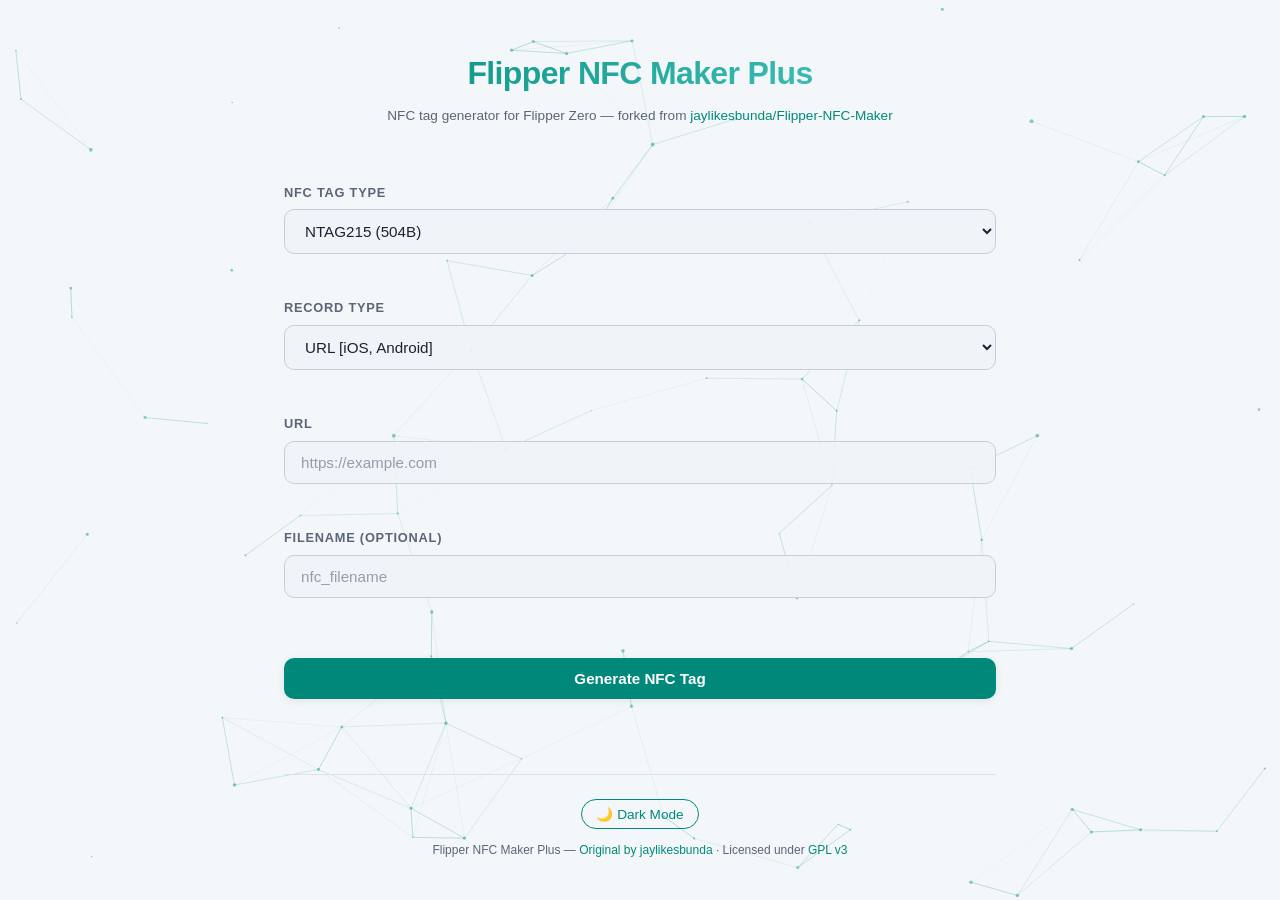
==== src/index.html @ 100ba66e "feat: new index.html with branding, business card UI, relative paths - Remove Google Analytics track" ====
<!DOCTYPE html>
<!--
  Flipper NFC Maker Plus
  A fork of Flipper-NFC-Maker by jaylikesbunda.

  Original work Copyright (c) jaylikesbunda
  Modifications Copyright (c) PBNZ 2026

  Licensed under the GNU General Public License v3.
  See LICENSE file for details.
-->
<html lang="en">
<head>
    <meta charset="UTF-8">
    <meta name="viewport" content="width=device-width, initial-scale=1.0">
    <title>Flipper NFC Maker Plus — NFC Tag Generator</title>
    <meta name="description" content="Generate Flipper Zero .nfc tag files for URLs, contacts, Wi-Fi, business cards, and more. Supports NTAG213, NTAG215, and NTAG216.">
    <link rel="stylesheet" href="css/styles.css">
</head>
<body>
    <canvas id="bgCanvas"></canvas>

    <div class="container">
        <!-- ============================================================
             HEADER / BRANDING
             ============================================================ -->
        <header class="app-header">
            <h1 class="app-title">Flipper NFC Maker Plus</h1>
            <p class="app-subtitle">
                NFC tag generator for Flipper Zero &mdash;
                forked from <a href="https://github.com/jaylikesbunda/Flipper-NFC-Maker" target="_blank" rel="noopener">jaylikesbunda/Flipper-NFC-Maker</a>
            </p>
        </header>

        <!-- ============================================================
             MAIN CONTENT
             ============================================================ -->
        <main>
            <!-- NFC Tag Type (NTAG chip) Selection -->
            <div class="input-group">
                <label for="nfcTagTypeSelect">NFC Tag Type</label>
                <select id="nfcTagTypeSelect">
                    <option value="NTAG213">NTAG213 (144B)</option>
                    <option value="NTAG215" selected>NTAG215 (504B)</option>
                    <option value="NTAG216">NTAG216 (888B)</option>
                </select>
            </div>

            <!-- Record/Content Type Selection -->
            <div class="input-group">
                <label for="tagType">Record Type</label>
                <select id="tagType">
                    <option value="URL">URL [iOS, Android]</option>
                    <option value="Text">Plain Text [Android]</option>
                    <option value="Phone">Phone Number [iOS, Android]</option>
                    <option value="Email">Email [iOS, Android]</option>
                    <option value="WiFi">Wi-Fi Configuration [Android]</option>
                    <option value="Contact">Contact (vCard) [Android]</option>
                    <option value="Geo">Geo Location [iOS, Android]</option>
                    <option value="SMS">SMS Message [iOS, Android]</option>
                    <option value="LaunchApp">Launch Application [Android]</option>
                    <option value="CustomMIME">Custom MIME Type [Android]</option>
                    <option value="SocialMedia">Social Media Link [iOS, Android]</option>
                    <option value="FaceTime">FaceTime [iOS]</option>
                    <option value="FaceTimeAudio">FaceTime Audio [iOS]</option>
                    <option value="AppleMaps">Apple Maps [iOS]</option>
                    <option value="HomeKit">HomeKit Setup [iOS]</option>
                    <option value="iOSBusinessCard">iOS Compatible Business Card (VCF) ✨</option>
                </select>
            </div>

            <!-- ========================================================
                 DYNAMIC INPUT FIELDS (standard tag types)
                 ======================================================== -->
            <div id="inputFields">
                <!-- FaceTime -->
                <div class="input-group data-field" data-type="FaceTime FaceTimeAudio">
                    <label for="facetimeInput">User Identifier (Email or Phone)</label>
                    <input id="facetimeInput" type="text" placeholder="user@example.com">
                </div>

                <!-- Apple Maps -->
                <div class="input-group data-field" data-type="AppleMaps">
                    <label for="addressInput">Address</label>
                    <input id="addressInput" type="text" placeholder="Apple Park, Cupertino, CA">
                </div>

                <!-- HomeKit -->
                <div class="input-group data-field" data-type="HomeKit">
                    <label for="homeKitCodeInput">HomeKit Code</label>
                    <input id="homeKitCodeInput" type="text" placeholder="12345678">
                </div>

                <!-- URL -->
                <div class="input-group data-field" data-type="URL SocialMedia">
                    <label for="urlInput">URL</label>
                    <input id="urlInput" type="text" placeholder="https://example.com">
                </div>

                <!-- Text -->
                <div class="input-group data-field" data-type="Text">
                    <label for="textInput">Text</label>
                    <textarea id="textInput" placeholder="Enter your text here"></textarea>
                </div>

                <!-- Phone -->
                <div class="input-group data-field" data-type="Phone">
                    <label for="phoneInput">Phone Number</label>
                    <input id="phoneInput" type="text" placeholder="+1234567890">
                </div>

                <!-- Email -->
                <div class="input-group data-field" data-type="Email">
                    <label for="emailInput">Email Address</label>
                    <input id="emailInput" type="email" placeholder="example@example.com">
                </div>

                <!-- Wi-Fi -->
                <div class="input-group data-field" data-type="WiFi">
                    <label for="ssidInput">Wi-Fi SSID</label>
                    <input id="ssidInput" type="text" placeholder="YourNetwork">
                </div>
                <div class="input-group data-field" data-type="WiFi">
                    <label for="passwordInput">Wi-Fi Password</label>
                    <input id="passwordInput" type="text" placeholder="YourPassword">
                </div>
                <div class="input-group data-field" data-type="WiFi">
                    <label for="authTypeSelect">Authentication Type</label>
                    <select id="authTypeSelect">
                        <option value="WPA">WPA/WPA2</option>
                        <option value="WEP">WEP</option>
                        <option value="NONE">None</option>
                    </select>
                </div>

                <!-- Contact (vCard) -->
                <div class="input-group data-field" data-type="Contact">
                    <label for="contactInput">Contact (vCard)</label>
                    <textarea id="contactInput" placeholder="BEGIN:VCARD&#10;VERSION:3.0&#10;N:Doe;John&#10;TEL:+1234567890&#10;END:VCARD"></textarea>
                </div>

                <!-- Geo Location -->
                <div class="input-group data-field" data-type="Geo">
                    <label for="latitudeInput">Latitude</label>
                    <input id="latitudeInput" type="text" placeholder="37.7749">
                </div>
                <div class="input-group data-field" data-type="Geo">
                    <label for="longitudeInput">Longitude</label>
                    <input id="longitudeInput" type="text" placeholder="-122.4194">
                </div>

                <!-- SMS -->
                <div class="input-group data-field" data-type="SMS">
                    <label for="smsNumberInput">Phone Number</label>
                    <input id="smsNumberInput" type="text" placeholder="+1234567890">
                </div>
                <div class="input-group data-field" data-type="SMS">
                    <label for="smsBodyInput">Message Body</label>
                    <textarea id="smsBodyInput" placeholder="Hello World"></textarea>
                </div>

                <!-- Launch Application -->
                <div class="input-group data-field" data-type="LaunchApp">
                    <label for="packageNameInput">Package Name</label>
                    <input id="packageNameInput" type="text" placeholder="com.example.myapp">
                </div>

                <!-- Custom MIME -->
                <div class="input-group data-field" data-type="CustomMIME">
                    <label for="mimeTypeInput">MIME Type</label>
                    <input id="mimeTypeInput" type="text" placeholder="application/myapp">
                </div>
                <div class="input-group data-field" data-type="CustomMIME">
                    <label for="mimeDataInput">Data</label>
                    <textarea id="mimeDataInput" placeholder="Your custom data here"></textarea>
                </div>
            </div>

            <!-- Filename -->
            <div class="input-group" id="filenameGroup">
                <label for="filenameInput">Filename (optional)</label>
                <input id="filenameInput" type="text" placeholder="nfc_filename">
            </div>

            <!-- Generate Button (standard tags) -->
            <button id="generateButton" class="btn">Generate NFC Tag</button>

            <!-- ========================================================
                 iOS COMPATIBLE BUSINESS CARD SECTION
                 ======================================================== -->
            <div id="businessCardSection" style="display: none;">
                <h3 class="section-title">iOS Compatible Business Card</h3>
                <p class="section-description">
                    Generate a dual-record NFC tag that works on both iOS and Android.
                    Requires a publicly hosted .vcf file URL. iOS reads the URL record
                    and opens the VCF in Safari; Android reads the embedded vCard directly.
                </p>

                <!-- VCF URL + Fetch -->
                <div class="fetch-row">
                    <div class="input-group">
                        <label for="vcfUrlInput">Hosted VCF File URL</label>
                        <input id="vcfUrlInput" type="url" placeholder="https://example.com/contact.vcf">
                    </div>
                    <button id="fetchVcfButton" class="btn btn-small">Fetch VCF</button>
                </div>

                <!-- Paste Fallback -->
                <div id="vcfPasteArea" class="paste-area" style="display: none;">
                    <p class="paste-hint">Paste your VCF content below:</p>
                    <textarea id="vcfPasteTextarea" placeholder="BEGIN:VCARD&#10;VERSION:3.0&#10;FN:Jane Doe&#10;ORG:Example Corp&#10;TEL:+1234567890&#10;EMAIL:jane@example.com&#10;END:VCARD" rows="8"></textarea>
                </div>

                <!-- vCard Preview -->
                <div id="vcardPreview" class="vcard-preview" style="display: none;"></div>

                <!-- Tag Type + Capacity -->
                <div class="capacity-section">
                    <p class="tag-recommendation">ℹ️ We recommend NTAG216 for business cards (888B capacity).</p>
                    <div class="input-group">
                        <label for="bcNfcTagTypeSelect">Tag Type</label>
                        <select id="bcNfcTagTypeSelect">
                            <option value="NTAG213">NTAG213 (144B)</option>
                            <option value="NTAG215">NTAG215 (504B)</option>
                            <option value="NTAG216" selected>NTAG216 (888B)</option>
                        </select>
                    </div>
                    <div class="capacity-bar-container">
                        <div id="capacityBar" class="capacity-bar-fill"></div>
                    </div>
                    <p id="capacityText" class="capacity-text">0 / 888 bytes</p>
                </div>

                <!-- Generate Business Card Button -->
                <button id="generateBcButton" class="btn" style="width: 100%; margin-top: 1rem;">
                    Generate Business Card NFC Tag
                </button>

                <!-- Business Card Output -->
                <div id="bcOutputSection" class="hidden"></div>
            </div>

            <!-- Standard Output -->
            <div id="outputSection" class="hidden">
                <h2>Generated NFC Tag Data</h2>
                <pre id="nfcData"></pre>
                <button id="downloadButton" class="btn">Download .nfc File</button>
            </div>
        </main>

        <!-- ============================================================
             FOOTER
             ============================================================ -->
        <footer class="app-footer">
            <button id="themeToggle" class="theme-toggle">☀️ Light Mode</button>
            <p class="footer-credit">
                Flipper NFC Maker Plus &mdash;
                <a href="https://github.com/jaylikesbunda/Flipper-NFC-Maker" target="_blank" rel="noopener">Original by jaylikesbunda</a>
                &middot; Licensed under <a href="../LICENSE">GPL v3</a>
            </p>
        </footer>
    </div>

    <!-- WebSerial Not Available Modal -->
    <div class="modal-overlay" id="webSerialModal">
        <div class="modal-content">
            <div class="modal-header">
                <h2>Can't Connect to Flipper</h2>
            </div>
            <div class="modal-body">
                <p>WebSerial connection is not available because:</p>
                <ul>
                    <li>You're using a mobile device, or</li>
                    <li>Your browser doesn't support WebSerial</li>
                </ul>
                <p>To connect to your Flipper, please use Chrome on a desktop computer.</p>
            </div>
            <div class="modal-footer">
                <button class="modal-close">Got it!</button>
            </div>
        </div>
    </div>

    <!-- Scripts — order matters (no modules, file:// compatible) -->
    <script src="js/nfc-generator.js"></script>
    <script src="js/vcard-parser.js"></script>
    <script src="js/background.js"></script>
    <script src="js/serial.js"></script>
    <script src="js/app.js"></script>
</body>
</html>
---- src/css/styles.css ----
/**
 * styles.css — Flipper NFC Maker Plus
 *
 * Visual refresh with navy + teal colour scheme.
 * Supports dark and light themes via [data-theme] attribute on <html>.
 * Uses system font stack only — no external font dependencies.
 *
 * Original work Copyright (c) jaylikesbunda
 * Modifications Copyright (c) PBNZ 2026
 * Licensed under GNU GPL v3.
 */

/* ============================================================================
 * SECTION: Design Tokens
 * ========================================================================= */

:root {
    /* System font stack — fast, file://-compatible, no external downloads */
    --font-family: -apple-system, BlinkMacSystemFont, 'Segoe UI', Roboto, Oxygen,
                   Ubuntu, Cantarell, 'Fira Sans', 'Droid Sans', 'Helvetica Neue',
                   sans-serif;
    --font-mono: 'SF Mono', 'Cascadia Code', 'Fira Code', Consolas, 'Courier New', monospace;

    --transition-speed: 0.25s;
    --container-padding: 24px;
    --input-padding: 12px 16px;
    --button-padding: 12px 24px;
    --radius: 10px;
    --radius-lg: 16px;
}

/* --- Dark theme (default) --- */
[data-theme="dark"] {
    --primary: #00b8a9;
    --primary-hover: #00d4c3;
    --primary-glow: rgba(0, 184, 169, 0.25);
    --bg: #0f1729;
    --bg-surface: rgba(22, 33, 62, 0.92);
    --bg-input: rgba(30, 42, 72, 0.9);
    --text: #e8ecf1;
    --text-secondary: #8e99a4;
    --border: #243049;
    --input-border: #2e4063;
    --shadow: 0 4px 12px rgba(0, 0, 0, 0.3);
    --shadow-lg: 0 8px 24px rgba(0, 0, 0, 0.4);
    --accent-warn: #ff6b6b;
    --accent-success: #00e676;
    --capacity-ok: #00b8a9;
    --capacity-over: #ff6b6b;
}

/* --- Light theme --- */
[data-theme="light"] {
    --primary: #00897b;
    --primary-hover: #00695c;
    --primary-glow: rgba(0, 137, 123, 0.15);
    --bg: #f5f7fa;
    --bg-surface: rgba(255, 255, 255, 0.95);
    --bg-input: rgba(240, 243, 248, 0.95);
    --text: #1a2332;
    --text-secondary: #5a6577;
    --border: #dde2ea;
    --input-border: #c8cfd8;
    --shadow: 0 2px 8px rgba(0, 0, 0, 0.08);
    --shadow-lg: 0 4px 16px rgba(0, 0, 0, 0.12);
    --accent-warn: #e53935;
    --accent-success: #2e7d32;
    --capacity-ok: #00897b;
    --capacity-over: #e53935;
}

/* System preference auto-detection (when no explicit data-theme set) */
@media (prefers-color-scheme: light) {
    :root:not([data-theme]) {
        --primary: #00897b;
        --primary-hover: #00695c;
        --primary-glow: rgba(0, 137, 123, 0.15);
        --bg: #f5f7fa;
        --bg-surface: rgba(255, 255, 255, 0.95);
        --bg-input: rgba(240, 243, 248, 0.95);
        --text: #1a2332;
        --text-secondary: #5a6577;
        --border: #dde2ea;
        --input-border: #c8cfd8;
        --shadow: 0 2px 8px rgba(0, 0, 0, 0.08);
        --shadow-lg: 0 4px 16px rgba(0, 0, 0, 0.12);
        --accent-warn: #e53935;
        --accent-success: #2e7d32;
        --capacity-ok: #00897b;
        --capacity-over: #e53935;
    }
}

@media (prefers-color-scheme: dark) {
    :root:not([data-theme]) {
        --primary: #00b8a9;
        --primary-hover: #00d4c3;
        --primary-glow: rgba(0, 184, 169, 0.25);
        --bg: #0f1729;
        --bg-surface: rgba(22, 33, 62, 0.92);
        --bg-input: rgba(30, 42, 72, 0.9);
        --text: #e8ecf1;
        --text-secondary: #8e99a4;
        --border: #243049;
        --input-border: #2e4063;
        --shadow: 0 4px 12px rgba(0, 0, 0, 0.3);
        --shadow-lg: 0 8px 24px rgba(0, 0, 0, 0.4);
        --accent-warn: #ff6b6b;
        --accent-success: #00e676;
        --capacity-ok: #00b8a9;
        --capacity-over: #ff6b6b;
    }
}

/* ============================================================================
 * SECTION: Reset & Base
 * ========================================================================= */

*, *::before, *::after {
    box-sizing: border-box;
    margin: 0;
    padding: 0;
}

body {
    font-family: var(--font-family);
    color: var(--text);
    line-height: 1.6;
    -webkit-font-smoothing: antialiased;
    -moz-osx-font-smoothing: grayscale;
    transition: color var(--transition-speed), background-color var(--transition-speed);
}

#bgCanvas {
    position: fixed;
    top: 0;
    left: 0;
    width: 100%;
    height: 100%;
    z-index: -1;
}

/* ============================================================================
 * SECTION: Layout
 * ========================================================================= */

.container {
    max-width: 760px;
    margin: 0 auto;
    padding: var(--container-padding);
    display: flex;
    flex-direction: column;
    min-height: 100vh;
}

/* ============================================================================
 * SECTION: Header & Branding
 * ========================================================================= */

.app-header {
    text-align: center;
    margin-bottom: 2rem;
    padding: 1.5rem 0;
}

.app-title {
    font-size: 2rem;
    font-weight: 700;
    background: linear-gradient(135deg, var(--primary), #4ecdc4);
    -webkit-background-clip: text;
    -webkit-text-fill-color: transparent;
    background-clip: text;
    margin-bottom: 0.35rem;
    letter-spacing: -0.02em;
}

.app-subtitle {
    font-size: 0.85rem;
    color: var(--text-secondary);
    font-weight: 400;
}

.app-subtitle a {
    color: var(--primary);
    text-decoration: none;
    transition: opacity var(--transition-speed);
}

.app-subtitle a:hover {
    opacity: 0.8;
    text-decoration: underline;
}

/* ============================================================================
 * SECTION: Main Content
 * ========================================================================= */

main {
    flex: 1;
    display: flex;
    flex-direction: column;
    gap: 1.5rem;
}

/* ============================================================================
 * SECTION: Form Controls
 * ========================================================================= */

.input-group {
    margin-bottom: 1.25rem;
}

label {
    display: block;
    margin-bottom: 0.4rem;
    font-size: 0.8rem;
    font-weight: 600;
    color: var(--text-secondary);
    text-transform: uppercase;
    letter-spacing: 0.06em;
}

input, select, textarea {
    width: 100%;
    padding: var(--input-padding);
    background-color: var(--bg-input);
    border: 1px solid var(--input-border);
    border-radius: var(--radius);
    color: var(--text);
    font-size: 0.95rem;
    font-family: var(--font-family);
    transition: border-color var(--transition-speed),
                box-shadow var(--transition-speed),
                background-color var(--transition-speed);
}

input::placeholder, textarea::placeholder {
    color: var(--text-secondary);
    opacity: 0.6;
}

input:focus, select:focus, textarea:focus {
    border-color: var(--primary);
    box-shadow: 0 0 0 3px var(--primary-glow);
    outline: none;
}

textarea {
    min-height: 100px;
    resize: vertical;
}

/* ============================================================================
 * SECTION: Buttons
 * ========================================================================= */

.btn {
    display: inline-block;
    padding: var(--button-padding);
    background-color: var(--primary);
    color: #fff;
    border: none;
    border-radius: var(--radius);
    font-size: 0.95rem;
    font-weight: 600;
    font-family: var(--font-family);
    cursor: pointer;
    text-align: center;
    transition: background-color var(--transition-speed),
                transform 0.15s,
                box-shadow var(--transition-speed);
    box-shadow: var(--shadow);
}

.btn:hover {
    background-color: var(--primary-hover);
    transform: translateY(-1px);
    box-shadow: 0 6px 16px var(--primary-glow);
}

.btn:active {
    transform: translateY(0);
}

.btn:disabled {
    opacity: 0.5;
    cursor: not-allowed;
    transform: none;
}

.btn-secondary {
    background-color: transparent;
    border: 1px solid var(--primary);
    color: var(--primary);
}

.btn-secondary:hover {
    background-color: var(--primary);
    color: #fff;
}

.btn-small {
    padding: 8px 16px;
    font-size: 0.85rem;
}

#generateButton {
    width: 100%;
    margin-top: 1rem;
}

.button-group {
    display: flex;
    gap: 0.75rem;
    margin-top: 1.25rem;
}

.button-group .btn {
    flex: 1;
}

.btn.sending {
    opacity: 0.6;
    cursor: wait;
}

/* ============================================================================
 * SECTION: Output Section
 * ========================================================================= */

#outputSection,
#bcOutputSection {
    margin-top: 2rem;
    background-color: var(--bg-surface);
    padding: 1.5rem;
    border-radius: var(--radius-lg);
    box-shadow: var(--shadow-lg);
    border: 1px solid var(--border);
    transition: background-color var(--transition-speed);
}

#outputSection h2,
#bcOutputSection h2 {
    font-size: 1.4rem;
    font-weight: 600;
    color: var(--primary);
    margin-bottom: 1rem;
}

#nfcData,
.nfc-data-output {
    background-color: var(--bg-input);
    padding: 1.25rem;
    border-radius: var(--radius);
    font-family: var(--font-mono);
    font-size: 0.8rem;
    color: var(--text);
    white-space: pre-wrap;
    word-break: break-word;
    max-height: 350px;
    overflow-y: auto;
    border: 1px solid var(--border);
    line-height: 1.5;
}

/* ============================================================================
 * SECTION: iOS Business Card Panel
 * ========================================================================= */

#businessCardSection {
    background-color: var(--bg-surface);
    border: 1px solid var(--border);
    border-radius: var(--radius-lg);
    padding: 1.5rem;
    margin-top: 0.5rem;
}

.section-title {
    font-size: 1.15rem;
    font-weight: 600;
    color: var(--primary);
    margin-bottom: 0.3rem;
}

.section-description {
    font-size: 0.85rem;
    color: var(--text-secondary);
    margin-bottom: 1.25rem;
    line-height: 1.5;
}

.fetch-row {
    display: flex;
    gap: 0.5rem;
    align-items: flex-end;
}

.fetch-row .input-group {
    flex: 1;
    margin-bottom: 0;
}

.fetch-row .btn {
    height: 44px;
    white-space: nowrap;
}

.paste-area {
    margin-top: 1rem;
    border-top: 1px solid var(--border);
    padding-top: 1rem;
}

.paste-hint {
    font-size: 0.85rem;
    color: var(--text-secondary);
    margin-bottom: 0.5rem;
}

/* --- vCard Preview --- */

.vcard-preview {
    margin-top: 1.25rem;
    background-color: var(--bg-input);
    border: 1px solid var(--border);
    border-radius: var(--radius);
    padding: 1rem;
}

.vcard-preview-fields {
    display: grid;
    grid-template-columns: 1fr;
    gap: 0.5rem;
}

.vcard-field {
    display: flex;
    gap: 0.75rem;
    padding: 0.4rem 0;
    border-bottom: 1px solid var(--border);
}

.vcard-field:last-child {
    border-bottom: none;
}

.vcard-label {
    font-size: 0.75rem;
    font-weight: 600;
    color: var(--text-secondary);
    text-transform: uppercase;
    min-width: 80px;
    flex-shrink: 0;
}

.vcard-value {
    font-size: 0.9rem;
    color: var(--text);
    word-break: break-word;
}

.vcard-preview-empty {
    text-align: center;
    color: var(--text-secondary);
    font-style: italic;
    padding: 1rem;
}

/* --- Capacity Bar --- */

.capacity-section {
    margin-top: 1.25rem;
}

.capacity-bar-container {
    height: 8px;
    background-color: var(--bg-input);
    border-radius: 4px;
    overflow: hidden;
    border: 1px solid var(--border);
    margin-bottom: 0.3rem;
}

.capacity-bar-fill {
    height: 100%;
    background-color: var(--capacity-ok);
    border-radius: 4px;
    transition: width 0.3s ease, background-color 0.3s ease;
    width: 0%;
}

.capacity-bar-fill.over-capacity {
    background-color: var(--capacity-over);
}

.capacity-text {
    font-size: 0.8rem;
    color: var(--text-secondary);
    text-align: right;
}

.tag-recommendation {
    font-size: 0.8rem;
    color: var(--primary);
    margin-bottom: 0.5rem;
    font-style: italic;
}

/* ============================================================================
 * SECTION: Send Status
 * ========================================================================= */

.send-status {
    margin-top: 0.5rem;
    text-align: center;
    font-size: 0.85rem;
    color: var(--text-secondary);
}

.send-status.error {
    color: var(--accent-warn);
}

.send-status.success {
    color: var(--accent-success);
}

/* ============================================================================
 * SECTION: Modals
 * ========================================================================= */

.modal-overlay {
    position: fixed;
    top: 0;
    left: 0;
    right: 0;
    bottom: 0;
    background-color: rgba(0, 0, 0, 0.8);
    display: flex;
    justify-content: center;
    align-items: center;
    z-index: 1000;
    opacity: 0;
    visibility: hidden;
    transition: all 0.3s cubic-bezier(0.4, 0, 0.2, 1);
    backdrop-filter: blur(4px);
}

.modal-overlay.active {
    opacity: 1;
    visibility: visible;
}

.modal-content {
    background-color: var(--bg-surface);
    padding: 2rem;
    border-radius: var(--radius-lg);
    max-width: 90%;
    width: 380px;
    position: relative;
    transform: scale(0.95) translateY(16px);
    opacity: 0;
    transition: all 0.3s cubic-bezier(0.4, 0, 0.2, 1);
    box-shadow: var(--shadow-lg);
    border: 1px solid var(--border);
}

.modal-overlay.active .modal-content {
    transform: scale(1) translateY(0);
    opacity: 1;
}

.modal-header {
    margin-bottom: 1.25rem;
    text-align: center;
}

.modal-header h2 {
    color: var(--primary);
    font-size: 1.3rem;
    font-weight: 600;
}

.modal-body {
    color: var(--text);
    line-height: 1.6;
    margin-bottom: 1.25rem;
    font-size: 0.9rem;
    text-align: center;
}

.modal-body ul {
    margin: 0.75rem 0;
    padding-left: 0;
    list-style: none;
}

.modal-body li {
    margin-bottom: 0.4rem;
}

.modal-footer {
    display: flex;
    justify-content: center;
}

.modal-close {
    background-color: var(--primary);
    color: #fff;
    padding: 10px 24px;
    border-radius: 20px;
    border: none;
    cursor: pointer;
    font-size: 0.9rem;
    font-weight: 500;
    font-family: var(--font-family);
    transition: all 0.2s ease;
    min-width: 120px;
}

.modal-close:hover {
    transform: translateY(-1px);
    box-shadow: 0 4px 12px var(--primary-glow);
    background-color: var(--primary-hover);
}

/* ============================================================================
 * SECTION: Footer
 * ========================================================================= */

.app-footer {
    text-align: center;
    padding: 1.5rem 0 1rem;
    margin-top: auto;
    border-top: 1px solid var(--border);
}

.app-footer .theme-toggle {
    background-color: transparent;
    border: 1px solid var(--primary);
    color: var(--primary);
    padding: 6px 14px;
    font-size: 0.85rem;
    font-family: var(--font-family);
    border-radius: 20px;
    cursor: pointer;
    transition: background-color var(--transition-speed), color var(--transition-speed);
    margin-bottom: 0.75rem;
}

.app-footer .theme-toggle:hover {
    background-color: var(--primary);
    color: #fff;
}

.footer-credit {
    font-size: 0.75rem;
    color: var(--text-secondary);
    line-height: 1.6;
}

.footer-credit a {
    color: var(--primary);
    text-decoration: none;
}

.footer-credit a:hover {
    text-decoration: underline;
}

/* ============================================================================
 * SECTION: Utility Classes
 * ========================================================================= */

.hidden {
    display: none !important;
}

/* ============================================================================
 * SECTION: Responsive
 * ========================================================================= */

@media screen and (max-width: 768px) {
    .container {
        padding: 16px;
    }

    .app-title {
        font-size: 1.6rem;
    }

    .input-group {
        margin-bottom: 1rem;
    }

    input, select, textarea {
        padding: 10px 14px;
    }

    .fetch-row {
        flex-direction: column;
    }

    .fetch-row .btn {
        width: 100%;
        height: auto;
    }

    #outputSection,
    #bcOutputSection {
        padding: 1rem;
    }

    .button-group {
        flex-direction: column;
    }
}

@media screen and (max-width: 480px) {
    .app-title {
        font-size: 1.4rem;
    }

    label {
        font-size: 0.75rem;
    }

    input, select, textarea {
        padding: 8px 12px;
        font-size: 0.9rem;
    }

    .btn {
        padding: 10px 18px;
        font-size: 0.9rem;
    }

    #outputSection h2,
    #bcOutputSection h2 {
        font-size: 1.2rem;
    }

    #nfcData,
    .nfc-data-output {
        font-size: 0.75rem;
        padding: 0.75rem;
    }

    .modal-content {
        padding: 1.25rem;
        width: 90%;
    }
}
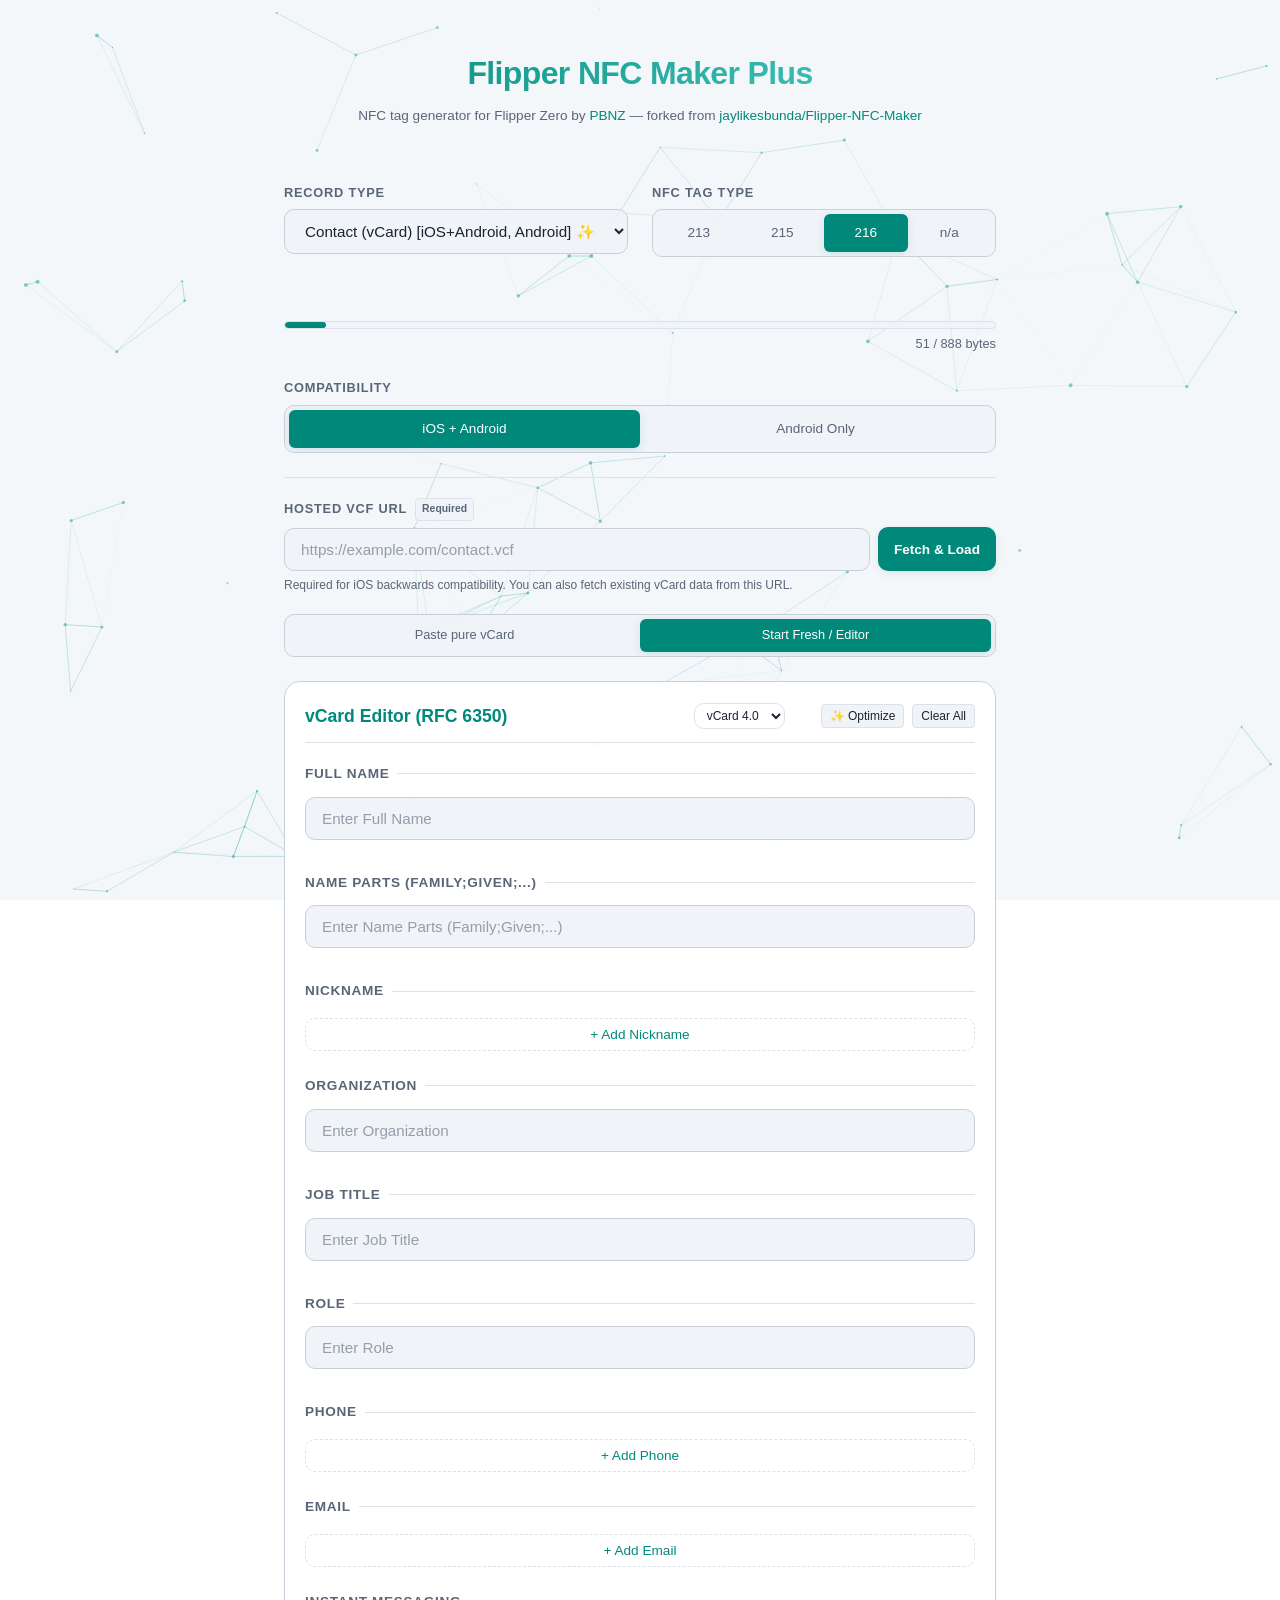
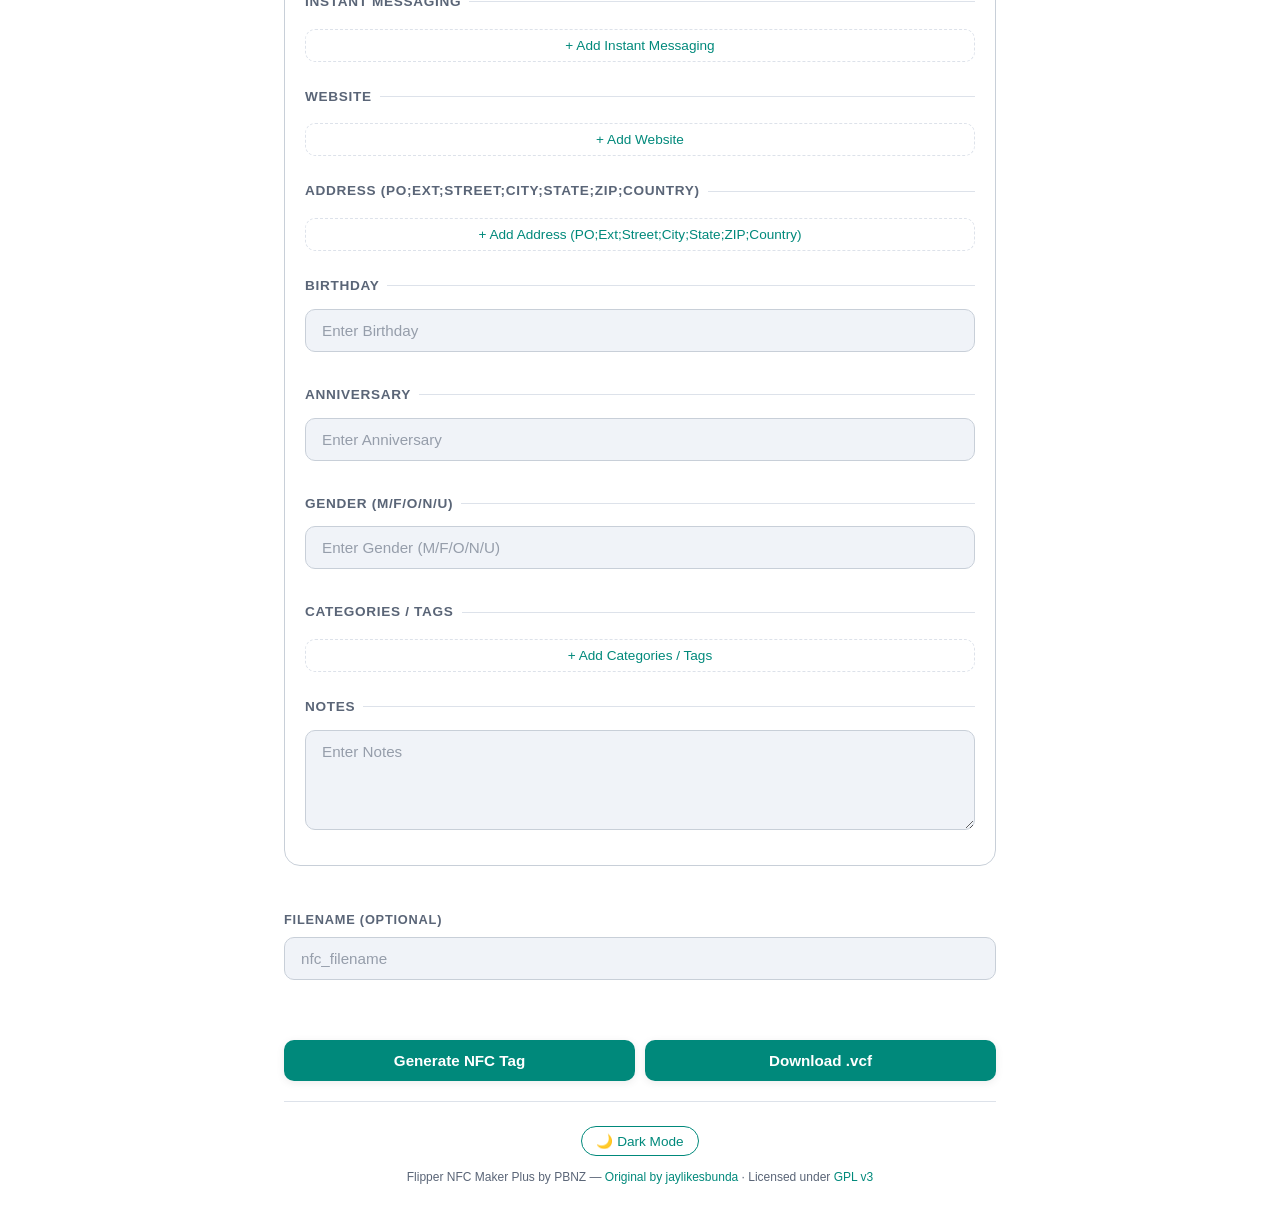
==== commit c7afa923: "feat: enhance vCard editor, parsing, and export with validation" ====
--- a/src/index.html
+++ b/src/index.html
@@ -10,13 +10,18 @@
   See LICENSE file for details.
 -->
 <html lang="en">
+
 <head>
     <meta charset="UTF-8">
     <meta name="viewport" content="width=device-width, initial-scale=1.0">
     <title>Flipper NFC Maker Plus — NFC Tag Generator</title>
-    <meta name="description" content="Generate Flipper Zero .nfc tag files for URLs, contacts, Wi-Fi, business cards, and more. Supports NTAG213, NTAG215, and NTAG216.">
+    <meta name="description"
+        content="Generate Flipper Zero .nfc tag files for URLs, contacts, Wi-Fi, business cards, and more. Supports NTAG213, NTAG215, and NTAG216.">
+    <link rel="icon" type="image/svg+xml"
+        href="data:image/svg+xml,%3Csvg xmlns='http://www.w3.org/2000/svg' viewBox='0 0 64 64'%3E%3Crect width='64' height='64' rx='12' fill='%230a1628'/%3E%3Cpath d='M32 44a12 12 0 1 1 0-24' fill='none' stroke='%2300b8a9' stroke-width='4' stroke-linecap='round'/%3E%3Cpath d='M32 38a6 6 0 1 1 0-12' fill='none' stroke='%2300b8a9' stroke-width='4' stroke-linecap='round'/%3E%3Ccircle cx='32' cy='32' r='2.5' fill='%2300b8a9'/%3E%3C/svg%3E">
     <link rel="stylesheet" href="css/styles.css">
 </head>
+
 <body>
     <canvas id="bgCanvas"></canvas>
 
@@ -27,8 +32,10 @@
         <header class="app-header">
             <h1 class="app-title">Flipper NFC Maker Plus</h1>
             <p class="app-subtitle">
-                NFC tag generator for Flipper Zero &mdash;
-                forked from <a href="https://github.com/jaylikesbunda/Flipper-NFC-Maker" target="_blank" rel="noopener">jaylikesbunda/Flipper-NFC-Maker</a>
+                NFC tag generator for Flipper Zero by <a href="https://github.com/PBNZ/Flipper-NFC-Maker-Plus"
+                    target="_blank" rel="noopener">PBNZ</a> &mdash;
+                forked from <a href="https://github.com/jaylikesbunda/Flipper-NFC-Maker" target="_blank"
+                    rel="noopener">jaylikesbunda/Flipper-NFC-Maker</a>
             </p>
         </header>
 
@@ -36,37 +43,58 @@
              MAIN CONTENT
              ============================================================ -->
         <main>
-            <!-- NFC Tag Type (NTAG chip) Selection -->
-            <div class="input-group">
-                <label for="nfcTagTypeSelect">NFC Tag Type</label>
-                <select id="nfcTagTypeSelect">
-                    <option value="NTAG213">NTAG213 (144B)</option>
-                    <option value="NTAG215" selected>NTAG215 (504B)</option>
-                    <option value="NTAG216">NTAG216 (888B)</option>
-                </select>
-            </div>
-
-            <!-- Record/Content Type Selection -->
-            <div class="input-group">
-                <label for="tagType">Record Type</label>
-                <select id="tagType">
-                    <option value="URL">URL [iOS, Android]</option>
-                    <option value="Text">Plain Text [Android]</option>
-                    <option value="Phone">Phone Number [iOS, Android]</option>
-                    <option value="Email">Email [iOS, Android]</option>
-                    <option value="WiFi">Wi-Fi Configuration [Android]</option>
-                    <option value="Contact">Contact (vCard) [Android]</option>
-                    <option value="Geo">Geo Location [iOS, Android]</option>
-                    <option value="SMS">SMS Message [iOS, Android]</option>
-                    <option value="LaunchApp">Launch Application [Android]</option>
-                    <option value="CustomMIME">Custom MIME Type [Android]</option>
-                    <option value="SocialMedia">Social Media Link [iOS, Android]</option>
-                    <option value="FaceTime">FaceTime [iOS]</option>
-                    <option value="FaceTimeAudio">FaceTime Audio [iOS]</option>
-                    <option value="AppleMaps">Apple Maps [iOS]</option>
-                    <option value="HomeKit">HomeKit Setup [iOS]</option>
-                    <option value="iOSBusinessCard">iOS Compatible Business Card (VCF) ✨</option>
-                </select>
+            <!-- Unified Options Grid: Record Type & Tag Type side-by-side on desktop -->
+            <div class="options-grid">
+                <!-- Record/Content Type Selection -->
+                <div class="input-group">
+                    <label for="tagType">Record Type</label>
+                    <select id="tagType">
+                        <option value="Contact">Contact (vCard) [iOS+Android, Android] ✨</option>
+                        <option value="URL">URL [iOS, Android]</option>
+                        <option value="Text">Plain Text [Android]</option>
+                        <option value="Phone">Phone Number [iOS, Android]</option>
+                        <option value="Email">Email [iOS, Android]</option>
+                        <option value="WiFi">Wi-Fi Configuration [Android]</option>
+                        <option value="Geo">Geo Location [iOS, Android]</option>
+                        <option value="SMS">SMS Message [iOS, Android]</option>
+                        <option value="LaunchApp">Launch Application [Android]</option>
+                        <option value="CustomMIME">Custom MIME Type [Android]</option>
+                        <option value="SocialMedia">Social Media Link [iOS, Android]</option>
+                        <option value="FaceTime">FaceTime [iOS]</option>
+                        <option value="FaceTimeAudio">FaceTime Audio [iOS]</option>
+                        <option value="AppleMaps">Apple Maps [iOS]</option>
+                        <option value="HomeKit">HomeKit Setup [iOS]</option>
+                    </select>
+                </div>
+
+                <!-- NFC Tag Type (NTAG chip) Selection -->
+                <div class="input-group">
+                    <label>NFC Tag Type</label>
+                    <div class="segmented-control" id="nfcTagTypeGroup">
+                        <input type="radio" name="nfcTagType" id="tag_213" value="NTAG213">
+                        <label for="tag_213">213</label>
+
+                        <input type="radio" name="nfcTagType" id="tag_215" value="NTAG215">
+                        <label for="tag_215">215</label>
+
+                        <input type="radio" name="nfcTagType" id="tag_216" value="NTAG216" checked>
+                        <label for="tag_216">216</label>
+
+                        <input type="radio" name="nfcTagType" id="tag_vcard_edit" value="VCARD_EDIT">
+                        <label for="tag_vcard_edit" title="vCard edit only">n/a</label>
+                    </div>
+                </div>
+            </div>
+
+            <!-- Global Capacity Bar -->
+            <div class="capacity-section" id="globalCapacitySection" style="display: none;">
+                <div class="capacity-bar-container">
+                    <div id="globalCapacityBar" class="capacity-bar-fill"></div>
+                </div>
+                <div class="capacity-footer-text">
+                    <span id="capacityWarning" class="capacity-warning"></span>
+                    <span id="globalCapacityText" class="capacity-text">0 / 888 bytes</span>
+                </div>
             </div>
 
             <!-- ========================================================
@@ -134,9 +162,74 @@
                 </div>
 
                 <!-- Contact (vCard) -->
-                <div class="input-group data-field" data-type="Contact">
-                    <label for="contactInput">Contact (vCard)</label>
-                    <textarea id="contactInput" placeholder="BEGIN:VCARD&#10;VERSION:3.0&#10;N:Doe;John&#10;TEL:+1234567890&#10;END:VCARD"></textarea>
+                <div class="input-group data-field vcard-wizard-container" data-type="Contact">
+                    <div class="vcard-compat-selector" id="vcardCompatContainer">
+                        <label>Compatibility</label>
+                        <div class="segmented-control mode-segment vcard-compat-segment">
+                            <input type="radio" name="vcardCompatMode" id="compat_dual" value="dual" checked>
+                            <label for="compat_dual">iOS + Android</label>
+
+                            <input type="radio" name="vcardCompatMode" id="compat_single" value="single">
+                            <label for="compat_single">Android Only</label>
+                        </div>
+                    </div>
+
+                    <div id="vcardUrlGroup" class="input-group ios-compat-group">
+                        <label for="vcardHostedUrlInput" class="ios-compat-label">Hosted VCF URL <span
+                                class="badge required-badge">Required</span></label>
+                        <div class="fetch-row">
+                            <input id="vcardHostedUrlInput" type="url" placeholder="https://example.com/contact.vcf">
+                            <button id="vcardFetchButton" class="btn btn-small"
+                                title="Fetch vCard data from this URL into the editor">Fetch &amp; Load</button>
+                        </div>
+                        <p class="field-hint">Required for iOS backwards compatibility. You can also fetch existing
+                            vCard data from this URL.</p>
+                    </div>
+
+                    <div class="vcard-wizard-mode-selector">
+                        <div class="segmented-control mode-segment">
+                            <input type="radio" name="vcardInputMode" id="mode_paste" value="paste">
+                            <label for="mode_paste">Paste pure vCard</label>
+
+                            <input type="radio" name="vcardInputMode" id="mode_scratch" value="scratch" checked>
+                            <label for="mode_scratch">Start Fresh / Editor</label>
+                        </div>
+                    </div>
+
+                    <!-- Mode: Paste -->
+                    <div id="vcardModePaste" class="vcard-mode-panel hidden">
+                        <div class="input-group">
+                            <label for="vcardPasteTextarea">Raw vCard Data</label>
+                            <textarea id="vcardPasteTextarea"
+                                placeholder="BEGIN:VCARD&#10;VERSION:4.0&#10;...&#10;END:VCARD" rows="6"></textarea>
+                        </div>
+                        <button id="vcardProcessPasteBtn" class="btn btn-small">Load into Editor</button>
+                    </div>
+
+                    <!-- Mode: Scratch/Editor Form (RFC 6350) -->
+                    <div id="vcardEditorForm" class="vcard-editor-form">
+                        <div class="editor-header">
+                            <h3>vCard Editor (RFC 6350)</h3>
+                            <div class="editor-header-actions">
+                                <select id="vcardVersionSelect" class="version-select" aria-label="vCard Version">
+                                    <option value="4.0">vCard 4.0</option>
+                                    <option value="3.0">vCard 3.0</option>
+                                    <option value="2.1">vCard 2.1</option>
+                                </select>
+                                <span id="vcardCheckStatus" class="check-status"
+                                    style="width: 20px; display: inline-block;"></span>
+                                <button id="vcardOptimizeBtn" class="btn-tiny" title="Run size optimization pass">✨
+                                    Optimize</button>
+                                <button id="vcardUndoBtn" class="btn-tiny hidden"
+                                    title="Undo last optimization">Undo</button>
+                                <button id="vcardClearBtn" class="btn-tiny" title="Clear all fields">Clear All</button>
+                            </div>
+                        </div>
+
+                        <div class="vcard-sections" id="vcardSectionsContainer">
+                            <!-- Dynamic UI rendered by vCard Builder -->
+                        </div>
+                    </div>
                 </div>
 
                 <!-- Geo Location -->
@@ -182,63 +275,13 @@
                 <input id="filenameInput" type="text" placeholder="nfc_filename">
             </div>
 
-            <!-- Generate Button (standard tags) -->
-            <button id="generateButton" class="btn">Generate NFC Tag</button>
-
-            <!-- ========================================================
-                 iOS COMPATIBLE BUSINESS CARD SECTION
-                 ======================================================== -->
-            <div id="businessCardSection" style="display: none;">
-                <h3 class="section-title">iOS Compatible Business Card</h3>
-                <p class="section-description">
-                    Generate a dual-record NFC tag that works on both iOS and Android.
-                    Requires a publicly hosted .vcf file URL. iOS reads the URL record
-                    and opens the VCF in Safari; Android reads the embedded vCard directly.
-                </p>
-
-                <!-- VCF URL + Fetch -->
-                <div class="fetch-row">
-                    <div class="input-group">
-                        <label for="vcfUrlInput">Hosted VCF File URL</label>
-                        <input id="vcfUrlInput" type="url" placeholder="https://example.com/contact.vcf">
-                    </div>
-                    <button id="fetchVcfButton" class="btn btn-small">Fetch VCF</button>
-                </div>
-
-                <!-- Paste Fallback -->
-                <div id="vcfPasteArea" class="paste-area" style="display: none;">
-                    <p class="paste-hint">Paste your VCF content below:</p>
-                    <textarea id="vcfPasteTextarea" placeholder="BEGIN:VCARD&#10;VERSION:3.0&#10;FN:Jane Doe&#10;ORG:Example Corp&#10;TEL:+1234567890&#10;EMAIL:jane@example.com&#10;END:VCARD" rows="8"></textarea>
-                </div>
-
-                <!-- vCard Preview -->
-                <div id="vcardPreview" class="vcard-preview" style="display: none;"></div>
-
-                <!-- Tag Type + Capacity -->
-                <div class="capacity-section">
-                    <p class="tag-recommendation">ℹ️ We recommend NTAG216 for business cards (888B capacity).</p>
-                    <div class="input-group">
-                        <label for="bcNfcTagTypeSelect">Tag Type</label>
-                        <select id="bcNfcTagTypeSelect">
-                            <option value="NTAG213">NTAG213 (144B)</option>
-                            <option value="NTAG215">NTAG215 (504B)</option>
-                            <option value="NTAG216" selected>NTAG216 (888B)</option>
-                        </select>
-                    </div>
-                    <div class="capacity-bar-container">
-                        <div id="capacityBar" class="capacity-bar-fill"></div>
-                    </div>
-                    <p id="capacityText" class="capacity-text">0 / 888 bytes</p>
-                </div>
-
-                <!-- Generate Business Card Button -->
-                <button id="generateBcButton" class="btn" style="width: 100%; margin-top: 1rem;">
-                    Generate Business Card NFC Tag
-                </button>
-
-                <!-- Business Card Output -->
-                <div id="bcOutputSection" class="hidden"></div>
-            </div>
+            <!-- Generate Actions -->
+            <div class="main-actions" style="display: flex; gap: 10px; margin-top: 1rem; margin-bottom: 20px;">
+                <button id="generateButton" class="btn" style="flex: 1;">Generate NFC Tag</button>
+                <button id="downloadVcfBtn" class="btn" style="display: none; flex: 1;"
+                    title="Download the raw vCard file directly">Download .vcf</button>
+            </div>
+
 
             <!-- Standard Output -->
             <div id="outputSection" class="hidden">
@@ -254,8 +297,9 @@
         <footer class="app-footer">
             <button id="themeToggle" class="theme-toggle">☀️ Light Mode</button>
             <p class="footer-credit">
-                Flipper NFC Maker Plus &mdash;
-                <a href="https://github.com/jaylikesbunda/Flipper-NFC-Maker" target="_blank" rel="noopener">Original by jaylikesbunda</a>
+                Flipper NFC Maker Plus by PBNZ &mdash;
+                <a href="https://github.com/jaylikesbunda/Flipper-NFC-Maker" target="_blank" rel="noopener">Original by
+                    jaylikesbunda</a>
                 &middot; Licensed under <a href="../LICENSE">GPL v3</a>
             </p>
         </footer>
@@ -288,4 +332,5 @@
     <script src="js/serial.js"></script>
     <script src="js/app.js"></script>
 </body>
-</html>
+
+</html>
--- a/src/css/styles.css
+++ b/src/css/styles.css
@@ -17,8 +17,8 @@
 :root {
     /* System font stack — fast, file://-compatible, no external downloads */
     --font-family: -apple-system, BlinkMacSystemFont, 'Segoe UI', Roboto, Oxygen,
-                   Ubuntu, Cantarell, 'Fira Sans', 'Droid Sans', 'Helvetica Neue',
-                   sans-serif;
+        Ubuntu, Cantarell, 'Fira Sans', 'Droid Sans', 'Helvetica Neue',
+        sans-serif;
     --font-mono: 'SF Mono', 'Cascadia Code', 'Fira Code', Consolas, 'Courier New', monospace;
 
     --transition-speed: 0.25s;
@@ -116,7 +116,9 @@
  * SECTION: Reset & Base
  * ========================================================================= */
 
-*, *::before, *::after {
+*,
+*::before,
+*::after {
     box-sizing: border-box;
     margin: 0;
     padding: 0;
@@ -206,6 +208,65 @@
  * SECTION: Form Controls
  * ========================================================================= */
 
+/* --- Options Grid --- */
+.options-grid {
+    display: grid;
+    grid-template-columns: 1fr;
+    gap: 1.25rem;
+    margin-bottom: 1.25rem;
+}
+
+@media screen and (min-width: 600px) {
+    .options-grid {
+        grid-template-columns: 1fr 1fr;
+        gap: 1.5rem;
+    }
+
+    .options-grid .input-group {
+        margin-bottom: 0;
+    }
+}
+
+/* --- Segmented Control --- */
+.segmented-control {
+    display: flex;
+    background-color: var(--bg-input);
+    border: 1px solid var(--input-border);
+    border-radius: var(--radius);
+    padding: 4px;
+    overflow: hidden;
+}
+
+.segmented-control input[type="radio"] {
+    display: none;
+}
+
+.segmented-control label {
+    flex: 1;
+    text-align: center;
+    padding: 8px 12px;
+    margin-bottom: 0;
+    font-size: 0.85rem;
+    font-weight: 500;
+    color: var(--text-secondary);
+    cursor: pointer;
+    border-radius: calc(var(--radius) - 4px);
+    transition: all var(--transition-speed);
+    text-transform: none;
+    letter-spacing: normal;
+}
+
+.segmented-control input[type="radio"]:checked+label {
+    background-color: var(--primary);
+    color: #fff;
+    box-shadow: 0 2px 8px var(--primary-glow);
+}
+
+.segmented-control input[type="radio"]:disabled+label {
+    opacity: 0.4;
+    cursor: not-allowed;
+}
+
 .input-group {
     margin-bottom: 1.25rem;
 }
@@ -220,7 +281,9 @@
     letter-spacing: 0.06em;
 }
 
-input, select, textarea {
+input,
+select,
+textarea {
     width: 100%;
     padding: var(--input-padding);
     background-color: var(--bg-input);
@@ -230,16 +293,19 @@
     font-size: 0.95rem;
     font-family: var(--font-family);
     transition: border-color var(--transition-speed),
-                box-shadow var(--transition-speed),
-                background-color var(--transition-speed);
-}
-
-input::placeholder, textarea::placeholder {
+        box-shadow var(--transition-speed),
+        background-color var(--transition-speed);
+}
+
+input::placeholder,
+textarea::placeholder {
     color: var(--text-secondary);
     opacity: 0.6;
 }
 
-input:focus, select:focus, textarea:focus {
+input:focus,
+select:focus,
+textarea:focus {
     border-color: var(--primary);
     box-shadow: 0 0 0 3px var(--primary-glow);
     outline: none;
@@ -249,6 +315,286 @@
     min-height: 100px;
     resize: vertical;
 }
+
+/* ============================================================================
+ * SECTION: vCard Wizard
+ * ========================================================================= */
+
+.vcard-wizard-mode-selector {
+    margin-bottom: 1.5rem;
+}
+
+.vcard-wizard-mode-selector .mode-segment label {
+    font-size: 0.8rem;
+    padding: 6px 10px;
+}
+
+.vcard-mode-panel {
+    animation: fadeIn var(--transition-speed);
+}
+
+@keyframes fadeIn {
+    from {
+        opacity: 0;
+        transform: translateY(-4px);
+    }
+
+    to {
+        opacity: 1;
+        transform: translateY(0);
+    }
+}
+
+.vcard-editor-form {
+    background-color: var(--bg-surface);
+    border: 1px solid var(--input-border);
+    border-radius: var(--radius-lg);
+    padding: 1.25rem;
+    margin-top: 1rem;
+}
+
+.editor-header {
+    display: flex;
+    justify-content: space-between;
+    align-items: center;
+    margin-bottom: 1.25rem;
+    padding-bottom: 0.75rem;
+    border-bottom: 1px solid var(--border);
+}
+
+.editor-header h3 {
+    font-size: 1.1rem;
+    color: var(--primary);
+    margin: 0;
+}
+
+.editor-header-actions {
+    display: flex;
+    gap: 0.5rem;
+    align-items: center;
+}
+
+.version-select {
+    padding: 4px 8px;
+    font-size: 0.75rem;
+    width: auto;
+    background-color: transparent;
+    border: 1px solid var(--border);
+    color: var(--text);
+}
+
+.version-select option {
+    background-color: var(--bg-input);
+    color: var(--text);
+}
+
+.btn-tiny {
+    background-color: var(--bg-input);
+    color: var(--text);
+    border: 1px solid var(--border);
+    border-radius: 4px;
+    padding: 4px 8px;
+    font-size: 0.75rem;
+    cursor: pointer;
+    transition: all 0.2s;
+    display: flex;
+    align-items: center;
+    gap: 4px;
+}
+
+.btn-tiny:hover {
+    background-color: var(--primary);
+    color: #fff;
+    border-color: var(--primary);
+}
+
+.vcard-wizard-mode-selector {
+    margin-top: 1rem;
+}
+
+.vcard-sections {
+    display: flex;
+    flex-direction: column;
+    gap: 1.5rem;
+}
+
+.vcard-section-title {
+    font-size: 0.85rem;
+    font-weight: 600;
+    color: var(--text-secondary);
+    text-transform: uppercase;
+    letter-spacing: 0.05em;
+    margin-bottom: 0.75rem;
+    display: flex;
+    align-items: center;
+    gap: 8px;
+}
+
+.vcard-section-title::after {
+    content: '';
+    flex: 1;
+    height: 1px;
+    background-color: var(--border);
+}
+
+.vcard-prop-row {
+    display: flex;
+    gap: 0.5rem;
+    margin-bottom: 0.5rem;
+    align-items: flex-start;
+}
+
+.vcard-prop-row .input-group {
+    margin-bottom: 0;
+    flex: 1;
+}
+
+.vcard-prop-row.prop-changed {
+    border-left: 3px solid var(--accent-success, #00e676);
+    padding-left: 8px;
+    background-color: rgba(0, 230, 118, 0.06);
+    border-radius: var(--radius);
+    transition: all 0.3s ease;
+}
+
+.vcard-prop-row.prop-readonly {
+    opacity: 0.85;
+    background-color: rgba(128, 128, 128, 0.05);
+    border: 1px dashed var(--border);
+    border-radius: var(--radius);
+    padding: 6px 8px;
+}
+
+.prop-key-label {
+    background-color: var(--bg-input);
+    border: 1px solid var(--border);
+    border-radius: 4px;
+    padding: 4px 8px;
+    font-size: 0.7rem;
+    font-weight: 600;
+    color: var(--text-secondary);
+    text-transform: uppercase;
+    letter-spacing: 0.04em;
+    flex-shrink: 0;
+    align-self: center;
+    min-width: 60px;
+    text-align: center;
+}
+
+.readonly-value {
+    opacity: 0.7;
+    cursor: not-allowed;
+    resize: none;
+    font-family: monospace;
+    font-size: 0.8rem;
+}
+
+.passthrough-hint {
+    margin-bottom: 0.75rem;
+    font-style: italic;
+}
+
+.input-invalid {
+    border-color: var(--accent-warn, #ff5252) !important;
+}
+
+.prop-validation-error {
+    color: var(--accent-warn, #ff5252);
+    font-size: 0.75rem;
+    margin-top: 3px;
+    line-height: 1.3;
+}
+
+.prop-type-select {
+    width: 140px;
+    flex-shrink: 0;
+    background-color: var(--bg-input);
+    color: var(--text);
+}
+
+.prop-type-select[multiple] {
+    height: auto;
+    min-height: 70px;
+    padding: 0;
+    border-radius: var(--radius);
+}
+
+.prop-type-select[multiple] option {
+    padding: 4px 8px;
+}
+
+.btn-icon {
+    background: transparent;
+    border: 1px solid var(--border);
+    color: var(--text-secondary);
+    width: 38px;
+    height: 38px;
+    border-radius: var(--radius);
+    display: flex;
+    align-items: center;
+    justify-content: center;
+    cursor: pointer;
+    transition: all 0.2s;
+    flex-shrink: 0;
+    padding: 0;
+}
+
+.btn-icon:hover {
+    color: var(--accent-warn);
+    border-color: var(--accent-warn);
+    background-color: rgba(255, 107, 107, 0.1);
+}
+
+.btn-add-prop {
+    background: transparent;
+    border: 1px dashed var(--border);
+    color: var(--primary);
+    width: 100%;
+    padding: 8px;
+    border-radius: var(--radius);
+    cursor: pointer;
+    font-size: 0.85rem;
+    transition: all 0.2s;
+    margin-top: 0.25rem;
+}
+
+.btn-add-prop:hover {
+    border-color: var(--primary);
+    background-color: var(--primary-glow);
+}
+
+.ios-compat-group {
+    margin-top: 1.5rem;
+    padding-top: 1.25rem;
+    border-top: 1px solid var(--border);
+}
+
+.ios-compat-label {
+    display: flex;
+    align-items: center;
+    gap: 8px;
+}
+
+.badge {
+    background-color: var(--bg-input);
+    border: 1px solid var(--border);
+    padding: 2px 6px;
+    border-radius: 4px;
+    font-size: 0.65rem;
+    color: var(--text-secondary);
+    text-transform: none;
+    letter-spacing: normal;
+}
+
+.field-hint {
+    font-size: 0.75rem;
+    color: var(--text-secondary);
+    margin-top: 0.4rem;
+    line-height: 1.4;
+    text-transform: none;
+    letter-spacing: normal;
+}
+
 
 /* ============================================================================
  * SECTION: Buttons
@@ -267,8 +613,8 @@
     cursor: pointer;
     text-align: center;
     transition: background-color var(--transition-speed),
-                transform 0.15s,
-                box-shadow var(--transition-speed);
+        transform 0.15s,
+        box-shadow var(--transition-speed);
     box-shadow: var(--shadow);
 }
 
@@ -306,7 +652,6 @@
 
 #generateButton {
     width: 100%;
-    margin-top: 1rem;
 }
 
 .button-group {
@@ -493,10 +838,25 @@
     background-color: var(--capacity-over);
 }
 
+.capacity-footer-text {
+    display: flex;
+    justify-content: flex-end;
+    align-items: center;
+}
+
+.capacity-footer-text.has-warning {
+    justify-content: space-between;
+}
+
 .capacity-text {
     font-size: 0.8rem;
     color: var(--text-secondary);
-    text-align: right;
+}
+
+.capacity-warning {
+    font-size: 0.8rem;
+    color: var(--accent-warn);
+    font-weight: 500;
 }
 
 .tag-recommendation {
@@ -693,7 +1053,9 @@
         margin-bottom: 1rem;
     }
 
-    input, select, textarea {
+    input,
+    select,
+    textarea {
         padding: 10px 14px;
     }
 
@@ -725,7 +1087,9 @@
         font-size: 0.75rem;
     }
 
-    input, select, textarea {
+    input,
+    select,
+    textarea {
         padding: 8px 12px;
         font-size: 0.9rem;
     }
@@ -750,4 +1114,4 @@
         padding: 1.25rem;
         width: 90%;
     }
-}
+}
